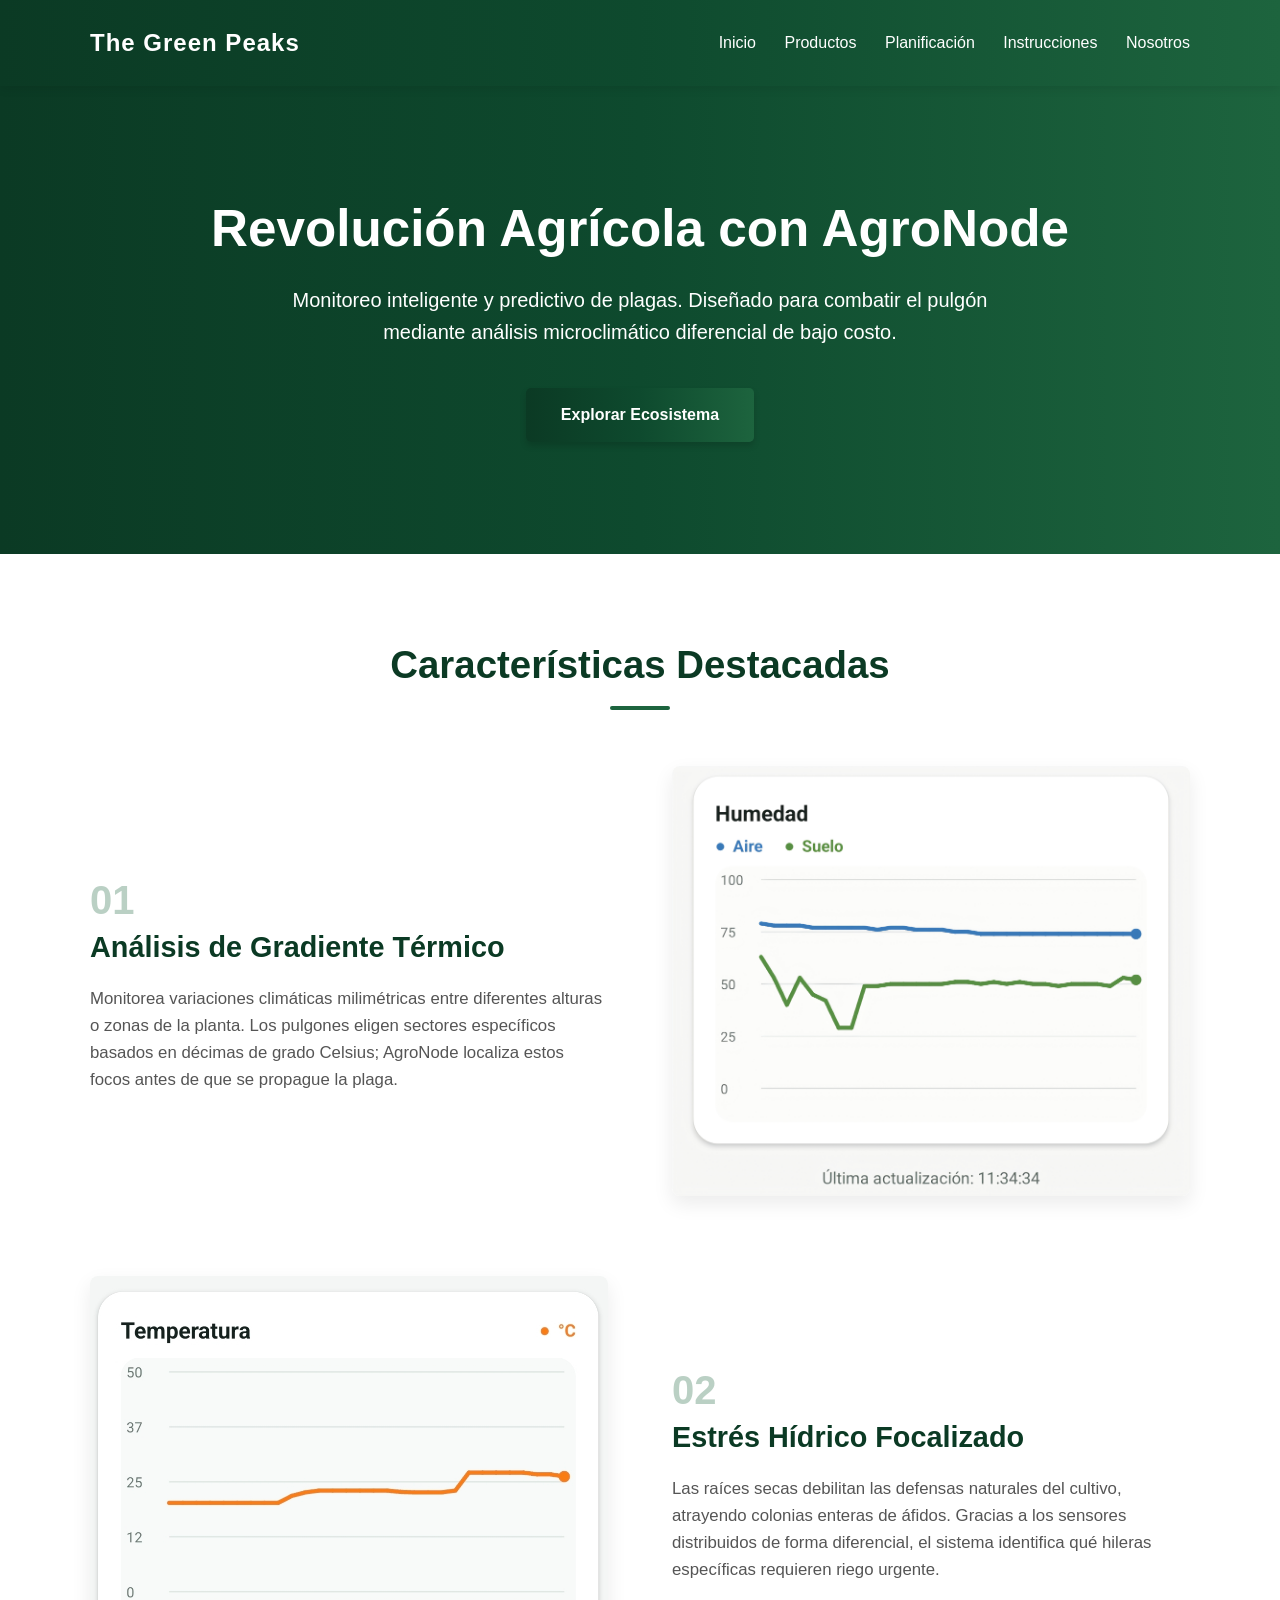
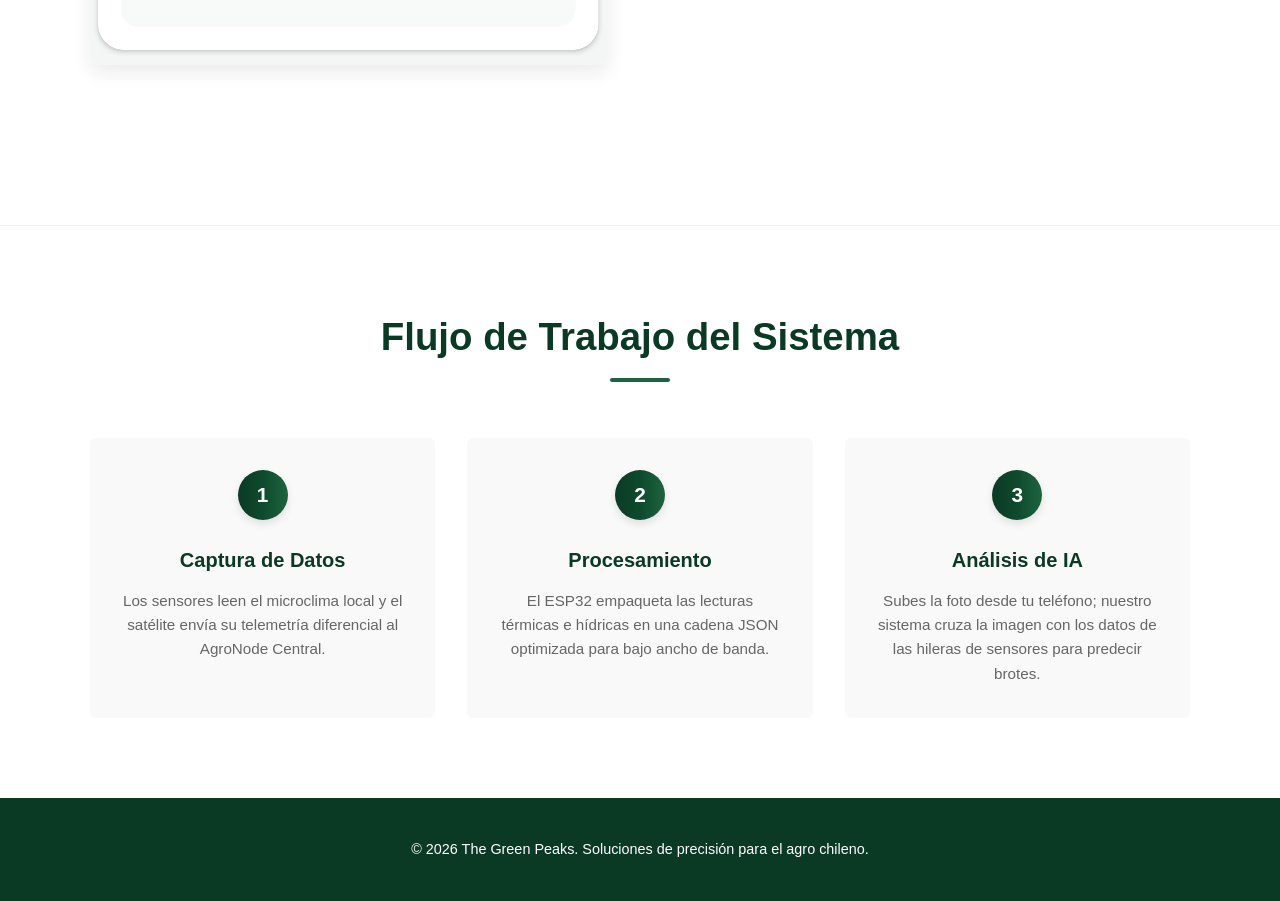
==== index.html @ 35e1f758 "Add files via upload" ====
<!DOCTYPE html>
<html lang="es">
<head>
    <meta charset="UTF-8">
    <meta name="viewport" content="width=device-width, initial-scale=1.0">
    <title>The Green Peaks | AgroNode Precision</title>
    <link rel="stylesheet" href="style.css">
</head>
<body>

    <!-- Encabezado / Navegación -->
    <header class="navbar">
        <div class="container nav-container">
            <div class="logo">The Green Peaks</div>
            <nav>
                <a href="index.html">Inicio</a>
                <a href="productos.html">Productos</a>
                <a href="planificacion.html">Planificación</a>
                <a href="instrucciones.html">Instrucciones</a>
                <a href="nosotros.html">Nosotros</a>
            </nav>

        </div>
    </header>

    <!-- Sección Principal (Hero) -->
    <section class="hero">
        <div class="container">
            <h1 class="anim-fade-in">Revolución Agrícola con AgroNode</h1>
            <p class="anim-fade-in">Monitoreo inteligente y predictivo de plagas. Diseñado para combatir el pulgón mediante análisis microclimático diferencial de bajo costo.</p>
            <a href="productos.html" class="btn anim-fade-in">Explorar Ecosistema</a>
        </div>
    </section>

    <!-- Características (Features) -->
    <section id="features" class="features-section">
        <div class="container">
            <h2 class="section-title reveal">Características Destacadas</h2>
            
            <div class="feature-row reveal">
                <div class="feature-text">
                    <span class="feature-number">01</span>
                    <h3>Análisis de Gradiente Térmico</h3>
                    <p>Monitorea variaciones climáticas milimétricas entre diferentes alturas o zonas de la planta. Los pulgones eligen sectores específicos basados en décimas de grado Celsius; AgroNode localiza estos focos antes de que se propague la plaga.</p>
                </div>
                <div class="feature-image-box">
                    <img src="GraficoHumedadApp.jpg" alt="Análisis de Gradiente Térmico" class="feature-img">
                </div>
            </div>

            <div class="feature-row reverse reveal">
                <div class="feature-text">
                    <span class="feature-number">02</span>
                    <h3>Estrés Hídrico Focalizado</h3>
                    <p>Las raíces secas debilitan las defensas naturales del cultivo, atrayendo colonias enteras de áfidos. Gracias a los sensores distribuidos de forma diferencial, el sistema identifica qué hileras específicas requieren riego urgente.</p>
                </div>
                <div class="feature-image-box">
                    <img src="GraficoTemperaturaApp.jpg" alt="Detección de Estrés Hídrico" class="feature-img">
                </div>
            </div>
        </div>
    </section>

    <!-- Flujo de Trabajo (Workflow) -->
    <section id="workflow" class="workflow-section">
        <div class="container">
            <h2 class="section-title reveal">Flujo de Trabajo del Sistema</h2>
            <div class="workflow-grid">
                <div class="step reveal">
                    <div class="step-icon">1</div>
                    <h4>Captura de Datos</h4>
                    <p>Los sensores leen el microclima local y el satélite envía su telemetría diferencial al AgroNode Central.</p>
                </div>
                <div class="step reveal">
                    <div class="step-icon">2</div>
                    <h4>Procesamiento</h4>
                    <p>El ESP32 empaqueta las lecturas térmicas e hídricas en una cadena JSON optimizada para bajo ancho de banda.</p>
                </div>
                <div class="step reveal">
                    <div class="step-icon">3</div>
                    <h4>Análisis de IA</h4>
                    <p>Subes la foto desde tu teléfono; nuestro sistema cruza la imagen con los datos de las hileras de sensores para predecir brotes.</p>
                </div>
            </div>
        </div>
    </section>

    <footer>
        <div class="container">
            <p>&copy; 2026 The Green Peaks. Soluciones de precisión para el agro chileno.</p>
        </div>
    </footer>

    <script src="script.js"></script>
</body>
</html>
---- style.css ----
/* Reset general */
* {
    margin: 0;
    padding: 0;
    box-sizing: border-box;
    font-family: 'Segoe UI', Tahoma, Geneva, Verdana, sans-serif;
    scroll-behavior: smooth;
}

body {
    background-color: #ffffff;
    color: #333333;
    line-height: 1.6;
}

.container {
    width: 90%;
    max-width: 1100px;
    margin: 0 auto;
}

/* El degradado solicitado por el usuario */
.navbar, .hero, .btn, .card.premium, .step-icon {
    background: linear-gradient(to right, #0B3A24, #0E4A2E, #1D643E);
}

/* Barra de navegación */
.navbar {
    padding: 1.5rem 0;
    color: #ffffff;
    position: sticky;
    top: 0;
    z-index: 1000;
    box-shadow: 0 2px 10px rgba(0,0,0,0.1);
}

.nav-container {
    display: flex;
    justify-content: space-between;
    align-items: center;
}

.logo {
    font-size: 1.5rem;
    font-weight: bold;
    letter-spacing: 1px;
}

nav a {
    color: #ffffff;
    text-decoration: none;
    margin-left: 1.5rem;
    font-weight: 500;
    transition: opacity 0.3s;
}

nav a:hover {
    opacity: 0.8;
}

/* Sección Hero */
.hero {
    color: #ffffff;
    text-align: center;
    padding: 7rem 0;
}

.hero h1 {
    font-size: 3.2rem;
    margin-bottom: 1.5rem;
    line-height: 1.2;
}

.hero p {
    font-size: 1.25rem;
    max-width: 750px;
    margin: 0 auto 2.5rem auto;
    opacity: 0.9;
}

/* Botones */
.btn {
    display: inline-block;
    color: #ffffff;
    padding: 0.9rem 2.2rem;
    text-decoration: none;
    border-radius: 5px;
    border: none;
    font-weight: bold;
    font-size: 1rem;
    cursor: pointer;
    box-shadow: 0 4px 6px rgba(0, 0, 0, 0.15);
    transition: transform 0.2s, box-shadow 0.2s;
}

.btn:hover {
    transform: translateY(-2px);
    box-shadow: 0 6px 12px rgba(0, 0, 0, 0.2);
}

/* Sección de Características (Features) */
.features-section {
    padding: 5rem 0;
    background-color: #ffffff;
}

.section-title {
    text-align: center;
    font-size: 2.4rem;
    margin-bottom: 3.5rem;
    color: #0B3A24;
    position: relative;
}

.section-title::after {
    content: '';
    display: block;
    width: 60px;
    height: 4px;
    background: #1D643E;
    margin: 10px auto 0 auto;
    border-radius: 2px;
}

.feature-row {
    display: flex;
    align-items: center;
    gap: 4rem;
    margin-bottom: 5rem;
}

.feature-row.reverse {
    flex-direction: row-reverse;
}

.feature-text {
    flex: 1;
}

.feature-number {
    font-size: 2.5rem;
    font-weight: 800;
    color: #1D643E;
    opacity: 0.3;
    display: block;
    margin-bottom: -0.5rem;
}

.feature-text h3 {
    font-size: 1.8rem;
    color: #0B3A24;
    margin-bottom: 1rem;
}

.feature-text p {
    color: #555555;
    font-size: 1.05rem;
}

.feature-image-box {
    flex: 1;
}

.feature-img {
    width: 100%;
    height: auto;
    border-radius: 8px;
    box-shadow: 0 8px 20px rgba(0,0,0,0.08);
    display: block;
    object-fit: cover;
}

/* Cuadrícula de Productos */
.products-section {
    padding: 5rem 0;
    background-color: #fcfcfc;
    border-top: 1px solid #f0f0f0;
}

.grid {
    display: grid;
    grid-template-columns: repeat(auto-fit, minmax(320px, 1fr));
    gap: 3rem;
    margin-top: 1rem;
}

.card {
    background: #ffffff;
    border: 1px solid #e0e0e0;
    border-radius: 8px;
    padding: 2rem;
    box-shadow: 0 4px 15px rgba(0,0,0,0.03);
    transition: transform 0.3s;
}

.card:hover {
    transform: translateY(-5px);
}

.card.premium {
    color: #ffffff;
    border: none;
    box-shadow: 0 10px 25px rgba(11, 58, 36, 0.15);
}

.card-image-placeholder {
    width: 100%;
    height: 180px;
    margin-bottom: 1.5rem;
    border-radius: 4px;
    overflow: hidden;
    background-color: #eee;
}

.card-image-placeholder img {
    width: 100%;
    height: 100%;
    object-fit: contain;
    object-position: top center;
}

.card h3 {
    font-size: 1.6rem;
    margin-bottom: 0.5rem;
    color: #0B3A24;
}

.card.premium h3 {
    color: #ffffff;
}

.price {
    font-weight: 600;
    margin-bottom: 1.5rem;
    font-size: 1.1rem;
    color: #1D643E;
}

.card.premium .price {
    color: #ffffff;
    opacity: 0.9;
}

ul {
    list-style-position: inside;
}

li {
    margin-bottom: 0.8rem;
    font-size: 0.95rem;
}

/* Sección de Flujo de Trabajo (Workflow) */
.workflow-section {
    padding: 5rem 0;
    background-color: #ffffff;
    text-align: center;
    border-top: 1px solid #f0f0f0;
}

.workflow-intro {
    max-width: 600px;
    margin: -2rem auto 3rem auto;
    color: #666;
    font-size: 1.1rem;
}

.workflow-grid {
    display: flex;
    justify-content: space-between;
    gap: 2rem;
    flex-wrap: wrap;
}

.step {
    flex: 1;
    min-width: 250px;
    padding: 2rem;
    background: #f9f9f9;
    border-radius: 6px;
}

.step-icon {
    width: 50px;
    height: 50px;
    border-radius: 50%;
    color: white;
    font-weight: bold;
    font-size: 1.3rem;
    display: flex;
    align-items: center;
    justify-content: center;
    margin: 0 auto 1.5rem auto;
    box-shadow: 0 4px 8px rgba(0,0,0,0.1);
}

.step h4 {
    font-size: 1.25rem;
    color: #0B3A24;
    margin-bottom: 0.8rem;
}

.step p {
    color: #666666;
    font-size: 0.95rem;
}

/* Footer */
footer {
    background-color: #0B3A24;
    color: #ffffff;
    text-align: center;
    padding: 2.5rem 0;
    font-size: 0.9rem;
}

/* Responsividad básica para pantallas móviles */
@media (max-width: 768px) {
    .feature-row, .feature-row.reverse {
        flex-direction: column;
        gap: 2rem;
        margin-bottom: 3.5rem;
    }
    .hero h1 {
        font-size: 2.2rem;
    }
    .nav-container {
        flex-direction: column;
        gap: 1rem;
    }
    nav {
        margin-top: 0.5rem;
    }
    nav a {
        margin: 0 0.75rem;
    }
}

/* ... (Mantén todo el código anterior de style.css e introduce esto abajo) ... */

/* Encabezados de páginas secundarias */
.page-header {
    background: linear-gradient(to right, #0B3A24, #0E4A2E, #1D643E);
    color: #ffffff;
    text-align: center;
    padding: 5rem 0;
}

.page-header h1 {
    font-size: 2.8rem;
    margin-bottom: 0.5rem;
}

.page-header p {
    font-size: 1.15rem;
    max-width: 600px;
    margin: 0 auto;
    opacity: 0.9;
}

/* Estilos de Nosotros */
.about-section {
    padding: 5rem 0;
}

.about-grid {
    display: flex;
    align-items: center;
    gap: 4rem;
    flex-wrap: wrap;
}

.about-text {
    flex: 1;
    min-width: 300px;
}

.about-text h2 {
    color: #0B3A24;
    margin-bottom: 1.5rem;
    font-size: 2rem;
}

.about-image {
    flex: 1;
    min-width: 300px;
}

/* Enlaces activos en menú */
nav a.active {
    text-decoration: underline;
    opacity: 1;
}

/* --- SECCIÓN DE ANIMACIONES --- */

/* Animación inicial del Hero (Entrada al cargar la página) */
.anim-fade-in {
    opacity: 0;
    transform: translateY(20px);
    animation: fadeInUp 0.8s ease forwards;
}

.hero p.anim-fade-in {
    animation-delay: 0.2s;
}

.hero a.btn.anim-fade-in {
    animation-delay: 0.4s;
}

@keyframes fadeInUp {
    to {
        opacity: 1;
        transform: translateY(0);
    }
}

/* Clases de JavaScript para la animación por Scroll (Scroll Reveal) */
.reveal {
    opacity: 0;
    transform: translateY(40px);
    transition: opacity 0.8s ease-out, transform 0.8s ease-out;
}

.reveal.active {
    opacity: 1;
    transform: translateY(0);
}

/* ... (Mantén el código anterior de tu style.css e introduce esto abajo) ... */

.calculator-section {
    padding: 5rem 0;
}

.calc-grid {
    display: flex;
    gap: 3rem;
    flex-wrap: wrap;
    margin-bottom: 4rem;
}

.calc-form, .calc-results {
    flex: 1;
    min-width: 320px;
    background: #fbfbfb;
    border: 1px solid #eef2f0;
    padding: 2.5rem;
    border-radius: 8px;
    box-shadow: 0 4px 12px rgba(0,0,0,0.02);
}

.subtitle {
    font-size: 0.95rem;
    color: #666;
    margin-bottom: 1.5rem;
}

.input-group {
    display: flex;
    flex-direction: column;
    gap: 0.5rem;
}

.input-group label {
    font-weight: 600;
    color: #0B3A24;
}

.input-group input {
    padding: 0.8rem;
    border: 1px solid #cccccc;
    border-radius: 4px;
    font-size: 1.1rem;
}

.specs-box {
    margin-top: 2rem;
    background: #ffffff;
    border-left: 4px solid #1D643E;
    padding: 1rem;
}

.specs-box h4 {
    color: #0B3A24;
    margin-bottom: 0.5rem;
}

.results-grid {
    display: grid;
    grid-template-columns: repeat(2, 1fr);
    gap: 1.2rem;
    margin: 1.5rem 0;
}

.result-card {
    background: #ffffff;
    border: 1px solid #e0e0e0;
    padding: 1.2rem;
    border-radius: 6px;
    display: flex;
    flex-direction: column;
}

.res-label {
    font-size: 0.85rem;
    color: #666;
    text-transform: uppercase;
    letter-spacing: 0.5px;
}

.res-value {
    font-size: 1.6rem;
    font-weight: bold;
    color: #0B3A24;
    margin-top: 0.3rem;
}

.result-card.highlight {
    border-color: #1D643E;
    background-color: #f4faf7;
}

.result-card.highlight .res-value {
    color: #1D643E;
}

.result-card.savings {
    background-color: #eaf5f0;
    border-color: #0E4A2E;
}

.result-card.savings .res-value {
    color: #0E4A2E;
}

.roi-text {
    background: #ffffff;
    padding: 1rem;
    border-radius: 6px;
    border: 1px dashed #ddd;
    font-size: 0.95rem;
}

/* Contenedor del Diagrama Geométrico */
.visual-layout-box {
    background: #fdfdfd;
    border: 1px solid #e3ebe7;
    border-radius: 8px;
    padding: 3rem 2rem;
    text-align: center;
}

.visual-layout-box h2 {
    color: #0B3A24;
    margin-bottom: 0.5rem;
}

.visual-layout-box p {
    max-width: 800px;
    margin: 0 auto 2.5rem auto;
    color: #555;
    font-size: 0.95rem;
}

.grid-container {
    background-color: #ffffff;
    border: 2px solid #0E4A2E;
    border-radius: 6px;
    padding: 2rem;
    overflow-x: auto;
    display: flex;
    justify-content: center;
}

/* Cuadrícula CSS para posicionar los clústeres triangulares */
.mesh-grid {
    display: grid;
    grid-template-columns: repeat(auto-fit, minmax(100px, 1fr));
    gap: 25px;
    width: 100%;
    max-width: 700px;
}

/* El componente del clúster geométrico simulado */
.cluster-unit {
    background: #f4f9f6;
    border: 1px dashed #1D643E;
    padding: 15px 10px;
    border-radius: 6px;
    position: relative;
    display: flex;
    flex-direction: column;
    align-items: center;
    justify-content: center;
}

/* Dibujo CSS de la triangulación / División piramidal */
.triangle-indicator {
    width: 0;
    height: 0;
    border-left: 25px solid transparent;
    border-right: 25px solid transparent;
    border-bottom: 40px solid #0E4A2E;
    margin-bottom: 8px;
}

.cluster-unit span {
    font-size: 0.75rem;
    font-weight: bold;
    color: #0B3A24;
}

/* ... (Mantén lo anterior y añade/actualiza estas subclases) ... */

/* El componente del clúster geométrico simulado */
.cluster-unit {
    background: #f4f9f6;
    border: 2px solid #1D643E;
    padding: 20px 15px;
    border-radius: 8px;
    display: flex;
    flex-direction: column;
    align-items: center;
    justify-content: center;
    box-shadow: 0 4px 6px rgba(0,0,0,0.02);
    transition: all 0.3s ease;
}

/* Variación visual si el nodo no está lleno (menos de 3 satélites) */
.cluster-unit.partial {
    border: 2px dashed #0E4A2E;
    background: #ffffff;
}

/* Dibujo CSS de la triangulación base (Nodo Central) */
.node-core {
    width: 20px;
    height: 20px;
    background-color: #0B3A24;
    border-radius: 50%;
    margin-bottom: 8px;
    position: relative;
}

/* Contenedor de las líneas/puntos de satélites */
.satellite-dots-container {
    display: flex;
    gap: 8px;
    margin-bottom: 10px;
}

.satellite-dot {
    width: 10px;
    height: 10px;
    background-color: #1D643E;
    border-radius: 50%;
}

/* ... (Mantén lo anterior en style.css y pega esto abajo) ... */

.instructions-section {
    padding: 5rem 0;
    background-color: #ffffff;
}

.instruction-row {
    display: flex;
    align-items: center;
    gap: 4rem;
    margin-bottom: 6rem;
}

.instruction-row.reverse {
    flex-direction: row-reverse;
}

.ins-text {
    flex: 1;
}

.ins-step-num {
    background: linear-gradient(to right, #0B3A24, #0E4A2E);
    color: #ffffff;
    padding: 0.3rem 1rem;
    font-size: 0.85rem;
    font-weight: bold;
    border-radius: 20px;
    display: inline-block;
    margin-bottom: 1rem;
    text-transform: uppercase;
    letter-spacing: 1px;
}

.ins-text h3 {
    font-size: 1.8rem;
    color: #0B3A24;
    margin-bottom: 1rem;
}

.ins-text p {
    color: #555555;
    font-size: 1.05rem;
}

.ins-image-box {
    flex: 1;
}

/* Sección de Tips */
.tips-section {
    background-color: #f4f7f5;
    padding: 5rem 0;
    border-top: 1px solid #e2ebe5;
}

.tips-intro {
    text-align: center;
    max-width: 750px;
    margin: -2rem auto 3rem auto;
    color: #555;
    font-size: 1.1rem;
}

.tips-grid {
    display: grid;
    grid-template-columns: repeat(auto-fit, minmax(280px, 1fr));
    gap: 2rem;
}

.tip-card {
    background: #ffffff;
    padding: 2.5rem 2rem;
    border-radius: 8px;
    box-shadow: 0 4px 10px rgba(0,0,0,0.02);
    border-top: 4px solid #1D643E;
    transition: transform 0.2s;
}

.tip-card:hover {
    transform: translateY(-3px);
}

.tip-icon-box {
    font-size: 2.5rem;
    margin-bottom: 1rem;
}

.tip-card h4 {
    color: #0B3A24;
    font-size: 1.25rem;
    margin-bottom: 0.8rem;
}

.tip-card p {
    color: #666666;
    font-size: 0.95rem;
}

@media (max-width: 768px) {
    .instruction-row, .instruction-row.reverse {
        flex-direction: column;
        gap: 2rem;
        margin-bottom: 4rem;
    }
}
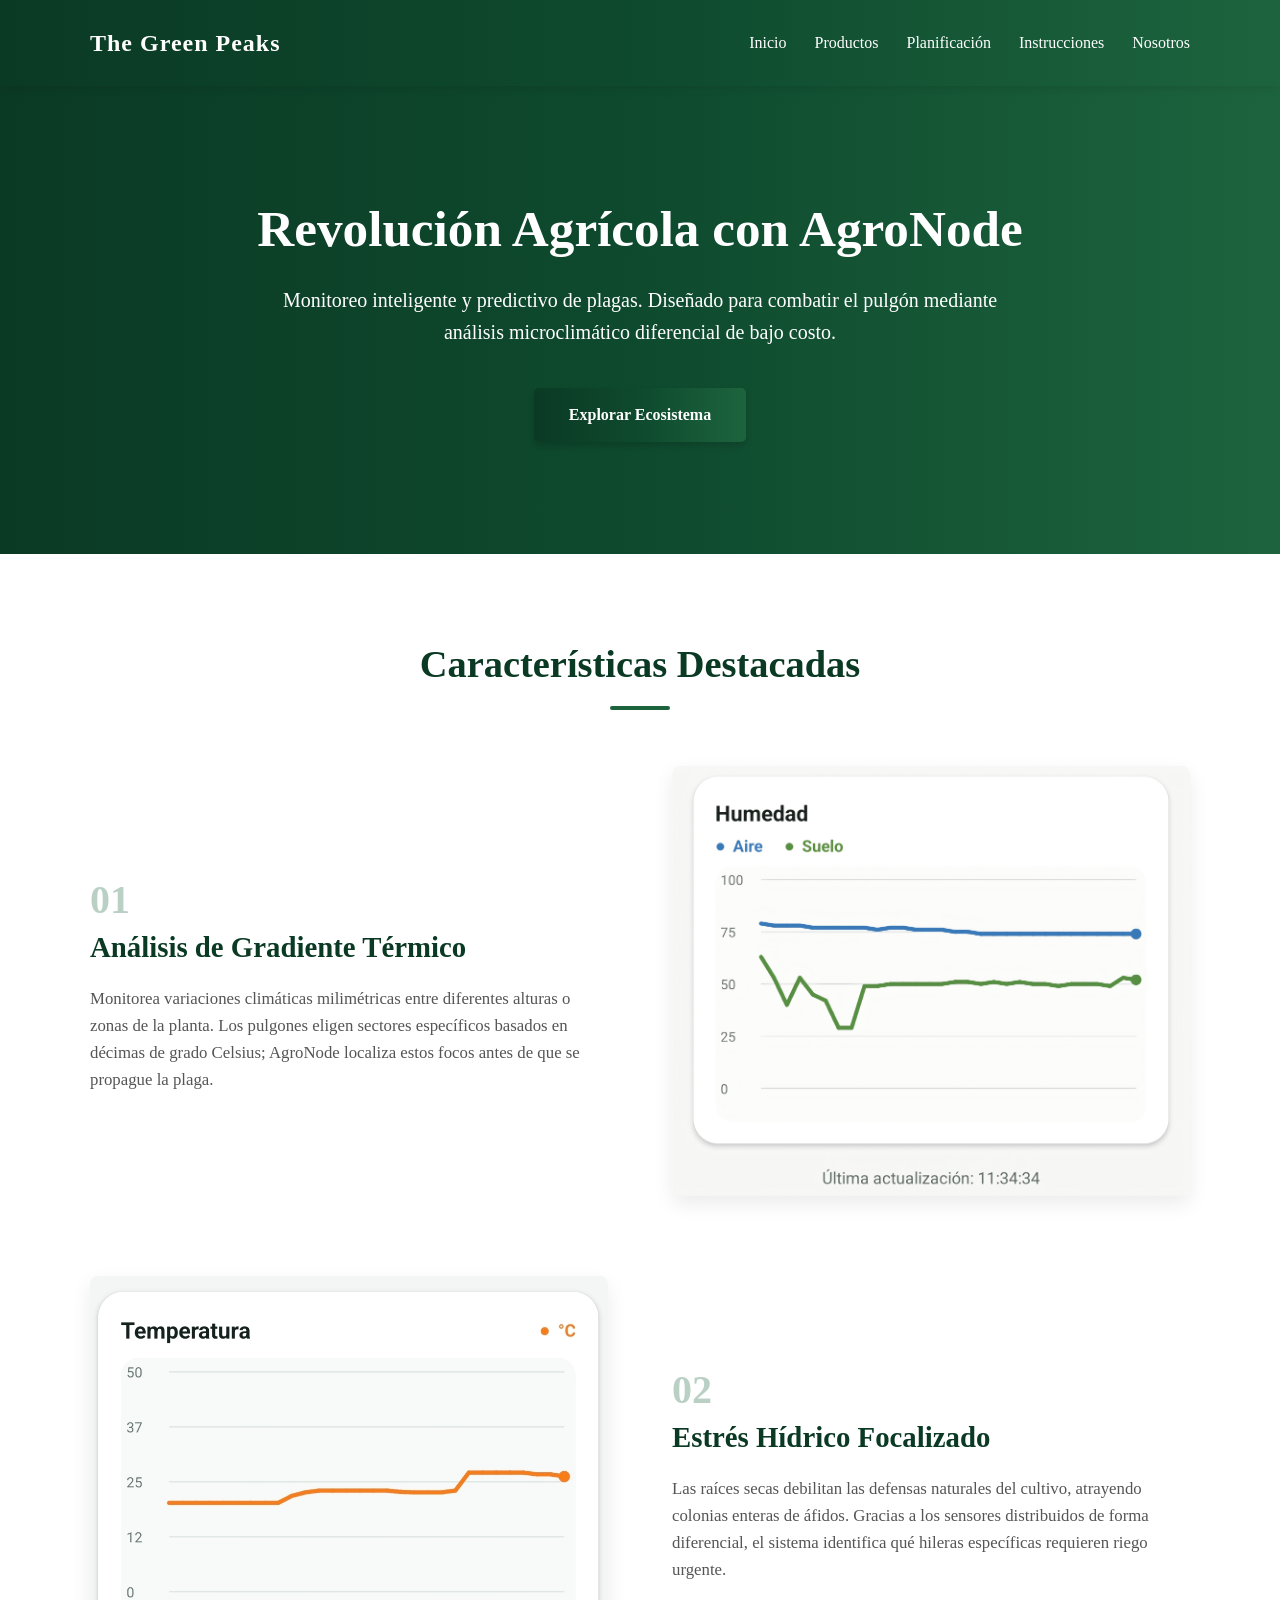
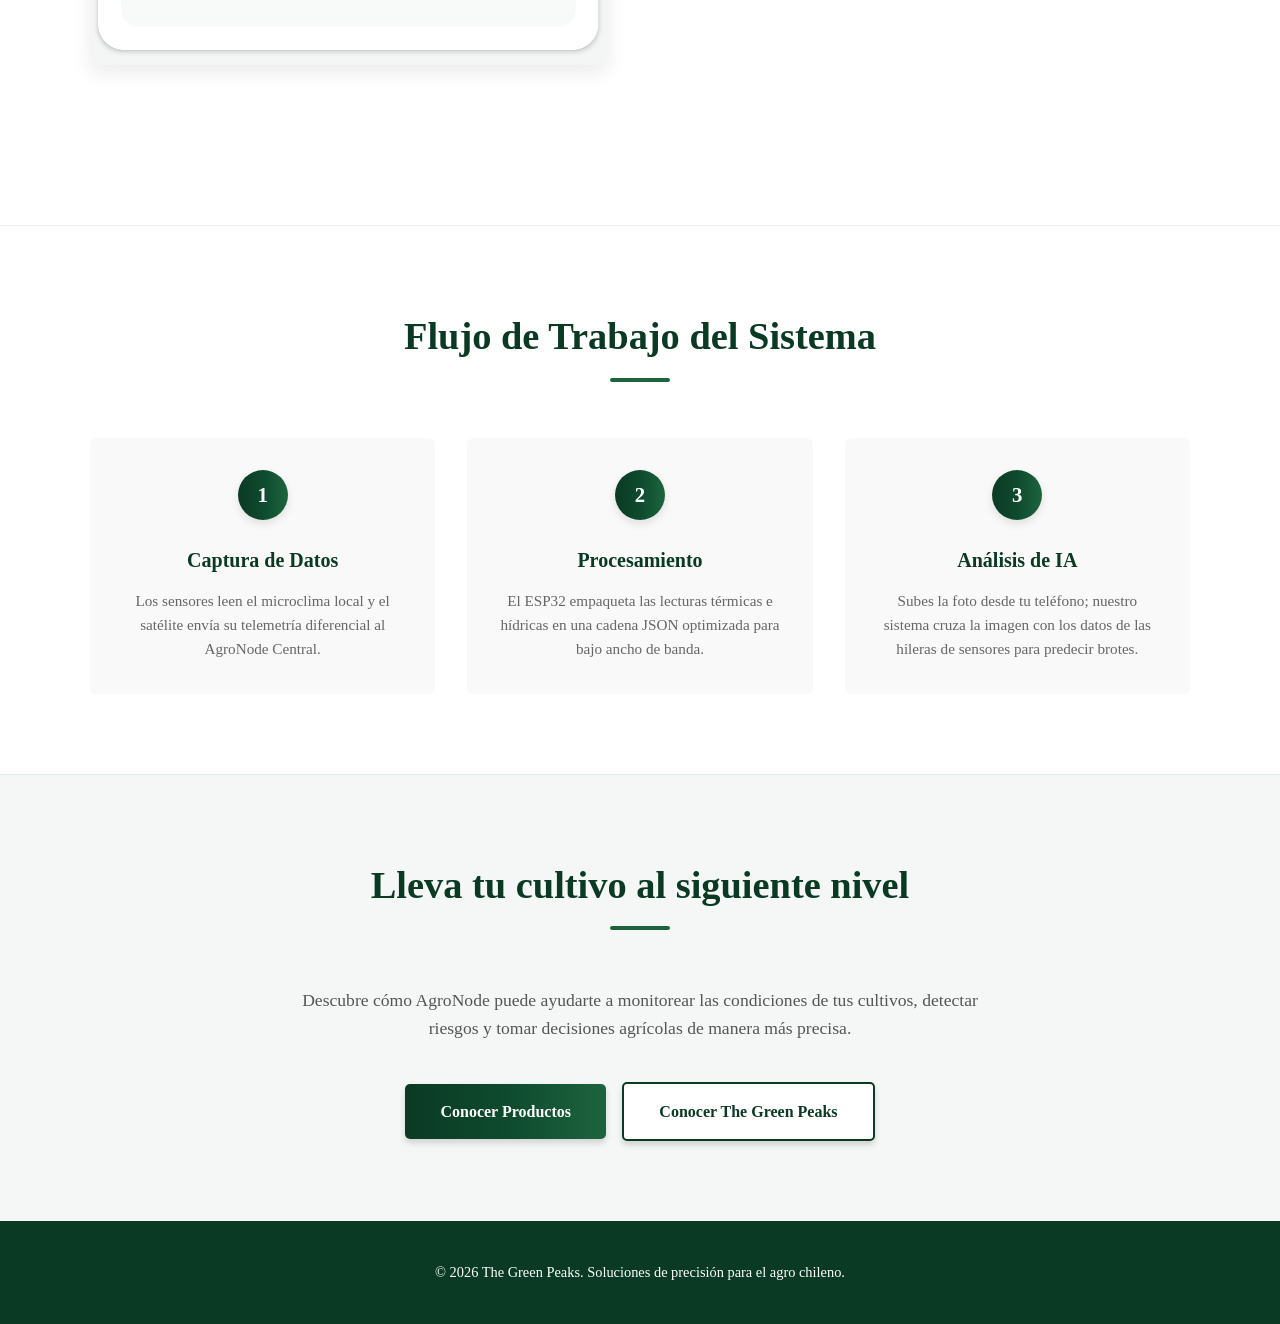
==== commit 7caec5a9: "Add files via upload" ====
--- a/index.html
+++ b/index.html
@@ -3,16 +3,29 @@
 <head>
     <meta charset="UTF-8">
     <meta name="viewport" content="width=device-width, initial-scale=1.0">
+
     <title>The Green Peaks | AgroNode Precision</title>
+
+    <!-- Google Fonts -->
+    <link rel="preconnect" href="https://fonts.googleapis.com">
+    <link rel="preconnect" href="https://fonts.gstatic.com" crossorigin>
+    <link href="https://fonts.googleapis.com/css2?family=Montserrat:wght@400;500;600;700;800&display=swap" rel="stylesheet">
+
+    <!-- CSS -->
     <link rel="stylesheet" href="style.css">
 </head>
+
 <body>
 
-    <!-- Encabezado / Navegación -->
+    <!-- ENCABEZADO / NAVEGACIÓN -->
     <header class="navbar">
         <div class="container nav-container">
-            <div class="logo">The Green Peaks</div>
-            <nav>
+
+            <div class="logo">
+                The Green Peaks
+            </div>
+
+            <nav aria-label="Navegación principal">
                 <a href="index.html">Inicio</a>
                 <a href="productos.html">Productos</a>
                 <a href="planificacion.html">Planificación</a>
@@ -23,74 +36,245 @@
         </div>
     </header>
 
-    <!-- Sección Principal (Hero) -->
-    <section class="hero">
+
+    <!-- CONTENIDO PRINCIPAL -->
+    <main>
+
+        <!-- SECCIÓN 1: HERO -->
+        <section class="hero">
+            <div class="container">
+
+                <h1 class="anim-fade-in">
+                    Revolución Agrícola con AgroNode
+                </h1>
+
+                <p class="anim-fade-in">
+                    Monitoreo inteligente y predictivo de plagas.
+                    Diseñado para combatir el pulgón mediante análisis
+                    microclimático diferencial de bajo costo.
+                </p>
+
+                <a href="productos.html" class="btn anim-fade-in">
+                    Explorar Ecosistema
+                </a>
+
+            </div>
+        </section>
+
+
+        <!-- SECCIÓN 2: CARACTERÍSTICAS -->
+        <section id="features" class="features-section">
+
+            <div class="container">
+
+                <h2 class="section-title reveal">
+                    Características Destacadas
+                </h2>
+
+                <!-- Característica 01 -->
+                <div class="feature-row reveal">
+
+                    <div class="feature-text">
+
+                        <span class="feature-number">
+                            01
+                        </span>
+
+                        <h3>
+                            Análisis de Gradiente Térmico
+                        </h3>
+
+                        <p>
+                            Monitorea variaciones climáticas milimétricas
+                            entre diferentes alturas o zonas de la planta.
+                            Los pulgones eligen sectores específicos basados
+                            en décimas de grado Celsius; AgroNode localiza
+                            estos focos antes de que se propague la plaga.
+                        </p>
+
+                    </div>
+
+                    <div class="feature-image-box">
+
+                        <img
+                            src="GraficoHumedadApp.jpg"
+                            alt="Análisis de Gradiente Térmico"
+                            class="feature-img"
+                        >
+
+                    </div>
+
+                </div>
+
+
+                <!-- Característica 02 -->
+                <div class="feature-row reverse reveal">
+
+                    <div class="feature-text">
+
+                        <span class="feature-number">
+                            02
+                        </span>
+
+                        <h3>
+                            Estrés Hídrico Focalizado
+                        </h3>
+
+                        <p>
+                            Las raíces secas debilitan las defensas naturales
+                            del cultivo, atrayendo colonias enteras de áfidos.
+                            Gracias a los sensores distribuidos de forma
+                            diferencial, el sistema identifica qué hileras
+                            específicas requieren riego urgente.
+                        </p>
+
+                    </div>
+
+                    <div class="feature-image-box">
+
+                        <img
+                            src="GraficoTemperaturaApp.jpg"
+                            alt="Detección de Estrés Hídrico"
+                            class="feature-img"
+                        >
+
+                    </div>
+
+                </div>
+
+            </div>
+
+        </section>
+
+
+        <!-- SECCIÓN 3: FLUJO DE TRABAJO -->
+        <section id="workflow" class="workflow-section">
+
+            <div class="container">
+
+                <h2 class="section-title reveal">
+                    Flujo de Trabajo del Sistema
+                </h2>
+
+                <div class="workflow-grid">
+
+                    <!-- Paso 1 -->
+                    <div class="step reveal">
+
+                        <div class="step-icon">
+                            1
+                        </div>
+
+                        <h4>
+                            Captura de Datos
+                        </h4>
+
+                        <p>
+                            Los sensores leen el microclima local y el
+                            satélite envía su telemetría diferencial
+                            al AgroNode Central.
+                        </p>
+
+                    </div>
+
+
+                    <!-- Paso 2 -->
+                    <div class="step reveal">
+
+                        <div class="step-icon">
+                            2
+                        </div>
+
+                        <h4>
+                            Procesamiento
+                        </h4>
+
+                        <p>
+                            El ESP32 empaqueta las lecturas térmicas
+                            e hídricas en una cadena JSON optimizada
+                            para bajo ancho de banda.
+                        </p>
+
+                    </div>
+
+
+                    <!-- Paso 3 -->
+                    <div class="step reveal">
+
+                        <div class="step-icon">
+                            3
+                        </div>
+
+                        <h4>
+                            Análisis de IA
+                        </h4>
+
+                        <p>
+                            Subes la foto desde tu teléfono; nuestro
+                            sistema cruza la imagen con los datos de
+                            las hileras de sensores para predecir brotes.
+                        </p>
+
+                    </div>
+
+                </div>
+
+            </div>
+
+        </section>
+
+
+        <!-- SECCIÓN 4: LLAMADA A LA ACCIÓN -->
+        <section id="contacto" class="contact-section">
+
+            <div class="container">
+
+                <h2 class="section-title reveal">
+                    Lleva tu cultivo al siguiente nivel
+                </h2>
+
+                <p class="contact-text reveal">
+                    Descubre cómo AgroNode puede ayudarte a monitorear
+                    las condiciones de tus cultivos, detectar riesgos
+                    y tomar decisiones agrícolas de manera más precisa.
+                </p>
+
+                <div class="contact-action reveal">
+
+                    <a href="productos.html" class="btn">
+                        Conocer Productos
+                    </a>
+
+                    <a href="nosotros.html" class="btn secondary-btn">
+                        Conocer The Green Peaks
+                    </a>
+
+                </div>
+
+            </div>
+
+        </section>
+
+    </main>
+
+
+    <!-- PIE DE PÁGINA -->
+    <footer>
+
         <div class="container">
-            <h1 class="anim-fade-in">Revolución Agrícola con AgroNode</h1>
-            <p class="anim-fade-in">Monitoreo inteligente y predictivo de plagas. Diseñado para combatir el pulgón mediante análisis microclimático diferencial de bajo costo.</p>
-            <a href="productos.html" class="btn anim-fade-in">Explorar Ecosistema</a>
+
+            <p>
+                &copy; 2026 The Green Peaks.
+                Soluciones de precisión para el agro chileno.
+            </p>
+
         </div>
-    </section>
-
-    <!-- Características (Features) -->
-    <section id="features" class="features-section">
-        <div class="container">
-            <h2 class="section-title reveal">Características Destacadas</h2>
-            
-            <div class="feature-row reveal">
-                <div class="feature-text">
-                    <span class="feature-number">01</span>
-                    <h3>Análisis de Gradiente Térmico</h3>
-                    <p>Monitorea variaciones climáticas milimétricas entre diferentes alturas o zonas de la planta. Los pulgones eligen sectores específicos basados en décimas de grado Celsius; AgroNode localiza estos focos antes de que se propague la plaga.</p>
-                </div>
-                <div class="feature-image-box">
-                    <img src="GraficoHumedadApp.jpg" alt="Análisis de Gradiente Térmico" class="feature-img">
-                </div>
-            </div>
-
-            <div class="feature-row reverse reveal">
-                <div class="feature-text">
-                    <span class="feature-number">02</span>
-                    <h3>Estrés Hídrico Focalizado</h3>
-                    <p>Las raíces secas debilitan las defensas naturales del cultivo, atrayendo colonias enteras de áfidos. Gracias a los sensores distribuidos de forma diferencial, el sistema identifica qué hileras específicas requieren riego urgente.</p>
-                </div>
-                <div class="feature-image-box">
-                    <img src="GraficoTemperaturaApp.jpg" alt="Detección de Estrés Hídrico" class="feature-img">
-                </div>
-            </div>
-        </div>
-    </section>
-
-    <!-- Flujo de Trabajo (Workflow) -->
-    <section id="workflow" class="workflow-section">
-        <div class="container">
-            <h2 class="section-title reveal">Flujo de Trabajo del Sistema</h2>
-            <div class="workflow-grid">
-                <div class="step reveal">
-                    <div class="step-icon">1</div>
-                    <h4>Captura de Datos</h4>
-                    <p>Los sensores leen el microclima local y el satélite envía su telemetría diferencial al AgroNode Central.</p>
-                </div>
-                <div class="step reveal">
-                    <div class="step-icon">2</div>
-                    <h4>Procesamiento</h4>
-                    <p>El ESP32 empaqueta las lecturas térmicas e hídricas en una cadena JSON optimizada para bajo ancho de banda.</p>
-                </div>
-                <div class="step reveal">
-                    <div class="step-icon">3</div>
-                    <h4>Análisis de IA</h4>
-                    <p>Subes la foto desde tu teléfono; nuestro sistema cruza la imagen con los datos de las hileras de sensores para predecir brotes.</p>
-                </div>
-            </div>
-        </div>
-    </section>
-
-    <footer>
-        <div class="container">
-            <p>&copy; 2026 The Green Peaks. Soluciones de precisión para el agro chileno.</p>
-        </div>
+
     </footer>
 
+
+    <!-- JavaScript -->
     <script src="script.js"></script>
+
 </body>
 </html>
--- a/style.css
+++ b/style.css
@@ -3,7 +3,7 @@
     margin: 0;
     padding: 0;
     box-sizing: border-box;
-    font-family: 'Segoe UI', Tahoma, Geneva, Verdana, sans-serif;
+    font-family: 'Montserrat'sans-serif;
     scroll-behavior: smooth;
 }
 
@@ -765,3 +765,39 @@
         margin-bottom: 4rem;
     }
 }
+
+/* Sección de contacto / llamada a la acción */
+.contact-section {
+    padding: 5rem 0;
+    background-color: #f4f7f5;
+    text-align: center;
+    border-top: 1px solid #e2ebe5;
+}
+
+.contact-text {
+    max-width: 700px;
+    margin: 0 auto 2.5rem auto;
+    color: #555555;
+    font-size: 1.1rem;
+}
+
+.contact-action {
+    display: flex;
+    justify-content: center;
+    align-items: center;
+    gap: 1rem;
+    flex-wrap: wrap;
+}
+
+.secondary-btn {
+    background: #ffffff;
+    color: #0B3A24;
+    border: 2px solid #0B3A24;
+}
+
+.secondary-btn:hover {
+    background: #0B3A24;
+    color: #ffffff;
+}
+
+
